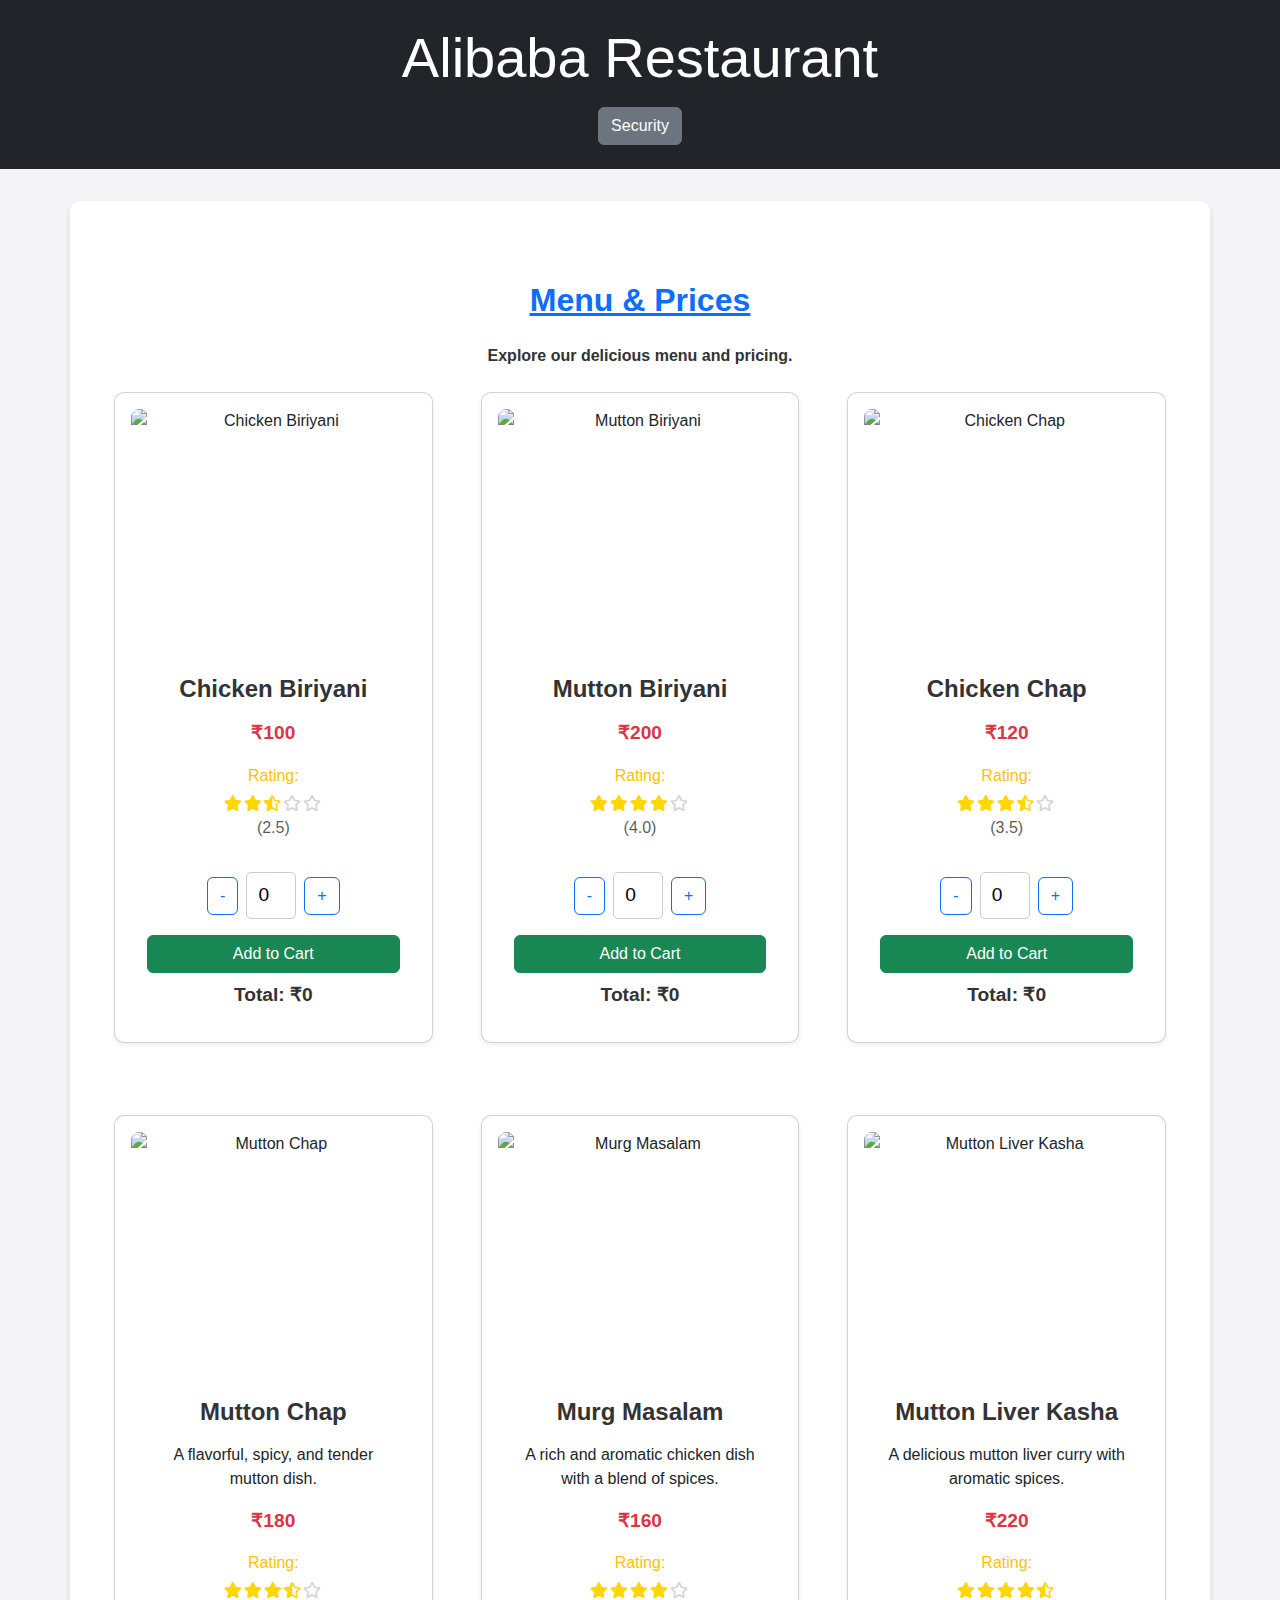
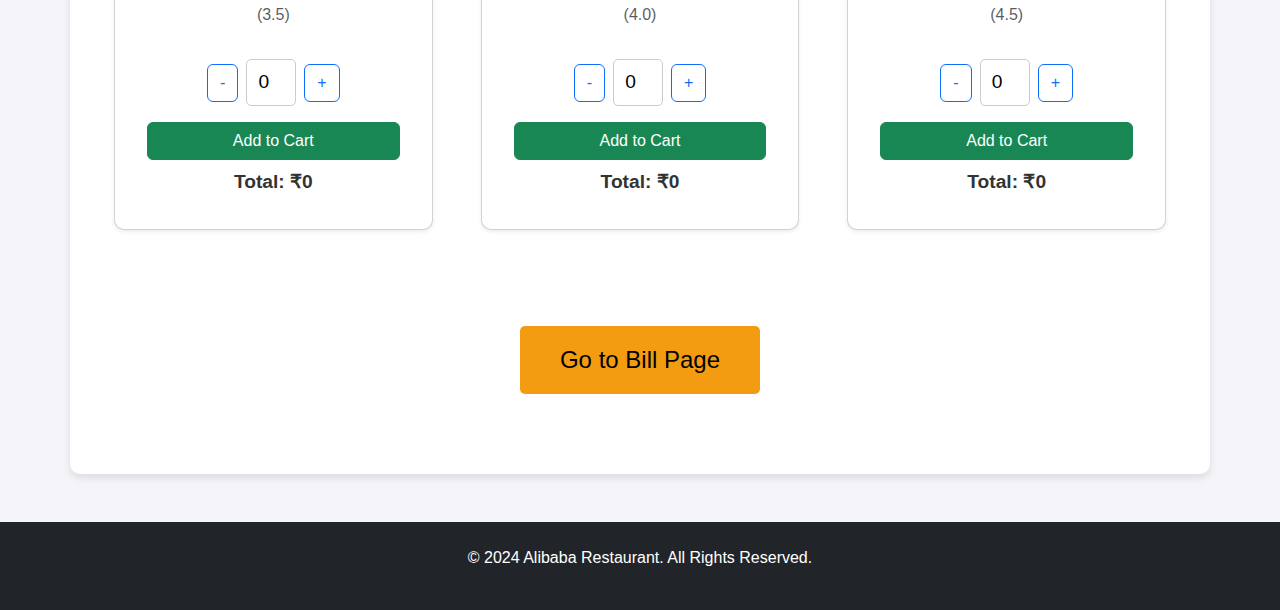
==== Price & Menu_Page.html @ beb1806c "Add files via upload" ====
<!DOCTYPE html>
<html lang="en">

<head>
    <meta charset="UTF-8">
    <meta name="viewport" content="width=device-width, initial-scale=1.0">
    <title>Price & Menu - Alibaba Restaurant</title>
    <!-- Bootstrap CSS Link -->
    <link href="https://cdn.jsdelivr.net/npm/bootstrap@5.3.0-alpha1/dist/css/bootstrap.min.css" rel="stylesheet">
    <!-- Font Awesome for Star Icons -->
    <link href="https://cdnjs.cloudflare.com/ajax/libs/font-awesome/5.15.4/css/all.min.css" rel="stylesheet"/>
    
    <!-- Custom Stylesheet -->
    <link rel="stylesheet" href="styles4.css">

  
</head>

<body>

    <!-- Header Section -->
    <header class="bg-dark text-white py-4">
        <div class="container text-center">
            <h1 class="display-4 font-weight-bold">Alibaba Restaurant</h1>
            <nav class="mt-3">
                <button class="btn btn-secondary mx-2" onclick="window.location.href='SecurityPage.html'">Security</button>
            </nav>
        </div>
    </header>

    <!-- Main Content Section -->
    <main class="container py-5">
        <section class="menu-section">
            <div class="menu-header text-center mb-4">
                <h2 class="text-primary"><u><b>Menu & Prices</b></u></h2>
                <p><b>Explore our delicious menu and pricing.</b></p>
            </div>

            <div class="row g-4">
                <!-- Menu Item 1: Chicken Biriyani -->
                <div class="col-md-4">
                    <div class="menu-item card shadow-sm p-3 text-center">
                        <img src="images/Chicken_Biriyani.jpg" alt="Chicken Biriyani" class="card-img-top rounded-3" style="height: 250px; object-fit: cover;">
                        <div class="card-body">
                            <h5 class="card-title">Chicken Biriyani</h5>
                            <p class="card-text"></p>
                            <p class="price text-danger font-weight-bold">₹100</p>
                            <div class="rating-container text-warning mb-2">
                                <p class="mb-1">Rating:</p>
                                <span id="stars1" class="rating"></span>
                                <br>
                                <span class="rating-value text-muted">(2.5)</span> <!-- Numeric rating -->
                            </div>

                            <div class="quantity-container d-flex justify-content-center align-items-center mb-3">
                                <button class="btn btn-outline-primary" onclick="decreaseQuantity(1)">-</button>
                                <input type="number" id="quantity1" value="0" min="0" max="5" class="quantity-input mx-2" onchange="updatePrice()">
                                <button class="btn btn-outline-primary" onclick="increaseQuantity(1)">+</button>
                            </div>
                            <button class="btn btn-success w-100" onclick="addToCart(1)">Add to Cart</button>
                            <span class="total-amount d-block mt-2" id="total1">Total: ₹0</span>
                        </div>
                    </div>
                </div>

                <!-- Menu Item 2: Mutton Biriyani -->
                <div class="col-md-4">
                    <div class="menu-item card shadow-sm p-3 text-center">
                        <img src="images/Mutton_Biriyani.jpg" alt="Mutton Biriyani" class="card-img-top rounded-3" style="height: 250px; object-fit: cover;">
                        <div class="card-body">
                            <h5 class="card-title">Mutton Biriyani</h5>
                            <p class="card-text"></p>
                            <p class="price text-danger font-weight-bold">₹200</p>
                            <div class="rating-container text-warning mb-2">
                                <p class="mb-1">Rating:</p>
                                <span id="stars2" class="rating"></span>
                                <br>
                                <span class="rating-value text-muted">(4.0)</span> <!-- Numeric rating -->
                            </div>
                            <div class="quantity-container d-flex justify-content-center align-items-center mb-3">
                                <button class="btn btn-outline-primary" onclick="decreaseQuantity(2)">-</button>
                                <input type="number" id="quantity2" value="0" min="0" max="5" class="quantity-input mx-2" onchange="updatePrice()">
                                <button class="btn btn-outline-primary" onclick="increaseQuantity(2)">+</button>
                            </div>
                            <button class="btn btn-success w-100" onclick="addToCart(2)">Add to Cart</button>
                            <span class="total-amount d-block mt-2" id="total2">Total: ₹0</span>
                        </div>
                    </div>
                </div>

                <!-- Menu Item 3: Chicken Chap -->
                <div class="col-md-4">
                    <div class="menu-item card shadow-sm p-3 text-center">
                        <img src="images/Chicken_Chap.jpg" alt="Chicken Chap" class="card-img-top rounded-3" style="height: 250px; object-fit: cover;">
                        <div class="card-body">
                            <h5 class="card-title">Chicken Chap</h5>
                            <p class="card-text"></p>
                            <p class="price text-danger font-weight-bold">₹120</p>
                            <div class="rating-container text-warning mb-2">
                                <p class="mb-1">Rating:</p>
                                <span id="stars3" class="rating"></span>
                                <br>
                                <span class="rating-value text-muted">(3.5)</span> <!-- Numeric rating -->
                            </div>
                            <div class="quantity-container d-flex justify-content-center align-items-center mb-3">
                                <button class="btn btn-outline-primary" onclick="decreaseQuantity(3)">-</button>
                                <input type="number" id="quantity3" value="0" min="0" max="5" class="quantity-input mx-2" onchange="updatePrice()">
                                <button class="btn btn-outline-primary" onclick="increaseQuantity(3)">+</button>
                            </div>
                            <button class="btn btn-success w-100" onclick="addToCart(3)">Add to Cart</button>
                            <span class="total-amount d-block mt-2" onclick="">Total: ₹0</span>
                        </div>
                    </div>
                </div>

                <!-- Menu Item 4: Mutton Chap -->
                <div class="col-md-4">
                    <div class="menu-item card shadow-sm p-3 text-center">
                        <img src="images/Mutton_Chap.jpg" alt="Mutton Chap" class="card-img-top rounded-3" style="height: 250px; object-fit: cover;">
                        <div class="card-body">
                            <h5 class="card-title">Mutton Chap</h5>
                            <p class="card-text">A flavorful, spicy, and tender mutton dish.</p>
                            <p class="price text-danger font-weight-bold">₹180</p>
                            <div class="rating-container text-warning mb-2">
                                <p class="mb-1">Rating:</p>
                                <span id="stars4" class="rating"></span>
                                <br>
                                <span class="rating-value text-muted">(3.5)</span> <!-- Numeric rating -->
                            </div>
                            <div class="quantity-container d-flex justify-content-center align-items-center mb-3">
                                <button class="btn btn-outline-primary" onclick="decreaseQuantity(4)">-</button>
                                <input type="number" id="quantity4" value="0" min="0" max="5" class="quantity-input mx-2" onchange="updatePrice()">
                                <button class="btn btn-outline-primary" onclick="increaseQuantity(4)">+</button>
                            </div>
                            <button class="btn btn-success w-100" onclick="addToCart(4)">Add to Cart</button>
                            <span class="total-amount d-block mt-2" id="total4">Total: ₹0</span>
                        </div>
                    </div>
                </div>

                <!-- Menu Item 5: Murg Masalam -->
                <div class="col-md-4">
                    <div class="menu-item card shadow-sm p-3 text-center">
                        <img src="images/Murg_Masala.jpg" alt="Murg Masalam" class="card-img-top rounded-3" style="height: 250px; object-fit: cover;">
                        <div class="card-body">
                            <h5 class="card-title">Murg Masalam</h5>
                            <p class="card-text">A rich and aromatic chicken dish with a blend of spices.</p>
                            <p class="price text-danger font-weight-bold">₹160</p>
                            <div class="rating-container text-warning mb-2">
                                <p class="mb-1">Rating:</p>
                                <span id="stars5" class="rating"></span>
                                <br>
                                <span class="rating-value text-muted">(4.0)</span> <!-- Numeric rating -->
                            </div>
                            <div class="quantity-container d-flex justify-content-center align-items-center mb-3">
                                <button class="btn btn-outline-primary" onclick="decreaseQuantity(5)">-</button>
                                <input type="number" id="quantity5" value="0" min="0" max="5" class="quantity-input mx-2" onchange="updatePrice()">
                                <button class="btn btn-outline-primary" onclick="increaseQuantity(5)">+</button>
                            </div>
                            <button class="btn btn-success w-100" onclick="addToCart(5)">Add to Cart</button>
                            <span class="total-amount d-block mt-2" id="total5">Total: ₹0</span>
                        </div>
                    </div>
                </div>

                <!-- Menu Item 6: Mutton Liver Kasha -->
<div class="col-md-4">
    <div class="menu-item card shadow-sm p-3 text-center">
        <img src="images/Mutton_Liver_Kasha.jpg" alt="Mutton Liver Kasha" class="card-img-top rounded-3" style="height: 250px; object-fit: cover;">
        <div class="card-body">
            <h5 class="card-title">Mutton Liver Kasha</h5>
            <p class="card-text">A delicious mutton liver curry with aromatic spices.</p>
            <p class="price text-danger font-weight-bold">₹220</p>
            <div class="rating-container text-warning mb-2">
                <p class="mb-1">Rating:</p>
                <span id="stars6" class="rating"></span>
                <br>
                <span class="rating-value text-muted">(4.5)</span> <!-- Numeric rating -->
            </div>
            <div class="quantity-container d-flex justify-content-center align-items-center mb-3">
                <button class="btn btn-outline-primary" onclick="decreaseQuantity(6)">-</button>
                <input type="number" id="quantity6" value="0" min="0" max="5" class="quantity-input mx-2" onchange="updateTotal(6)">
                <button class="btn btn-outline-primary" onclick="increaseQuantity(6)">+</button>
            </div>
            <button class="btn btn-success w-100" onclick="addToCart(6)">Add to Cart</button>
            <span class="total-amount d-block mt-2" id="total6">Total: ₹0</span>
           </div>
        </div>
    </div>

    <!-- Button to navigate to Bill Page -->
    <div class="d-flex justify-content-center mt-5">
        <button class="btn btn-warning btn-lg" onclick="goToBillPage()">Go to Bill Page</button>
    </div>
    </section>
</main>


    <!-- Footer Section -->
    <footer class="bg-dark text-white text-center py-4">
        <p>&copy; 2024 Alibaba Restaurant. All Rights Reserved.</p>
    </footer>

    <!-- Bootstrap & FontAwesome Scripts -->
    <script src="https://cdn.jsdelivr.net/npm/bootstrap@5.3.0-alpha1/dist/js/bootstrap.bundle.min.js"></script>

    <script>
        // Initialize an object to keep track of item quantities and prices
        const prices = {
            1: { name: 'Chicken Biriyani', price: 100, rating: 2.5 },
            2: { name: 'Mutton Biriyani', price: 200, rating: 4.0 },
            3: { name: 'Chicken Chap', price: 120, rating: 3.5 },
            4: { name: 'Mutton Chap', price: 180, rating: 3.5 },
            5: { name: 'Murg Masalam', price: 160, rating: 4.0 },
            6: { name: 'Mutton Liver Kasha', price: 220, rating: 4.5 }
        };

        // Function to display stars based on rating
        function displayStars(rating, id) {
            let fullStars = Math.floor(rating);
            let halfStars = Math.floor(rating % 1);
            let emptyStars = 5 - fullStars - halfStars;

            let stars = '';
            for (let i = 0; i < fullStars; i++) {
                stars += '<i class="fas fa-star"></i>';
            }
            if (halfStars) {
                stars += '<i class="fas fa-star-half-alt"></i>';
            }
            for (let i = 0; i < emptyStars; i++) {
                stars += '<i class="far fa-star"></i>';
            }
            document.getElementById(id).innerHTML = stars;
        }
        function renderStars() {
    const ratingData = [
        { id: 1, name: 'Chicken Biriyani', price: 100,rating: 2.5 },
        { id: 2, name: 'Mutton Biriyani', price: 200,rating: 4.0 },
        { id: 3, name: 'Chicken Chap', price: 120,rating: 3.5 },
        { id: 4, name: 'Mutton Chap', price: 180,rating: 3.5 },
        { id: 5, name: 'Murg Masalam', price: 160,rating: 4.0 },
        { id: 6, name: 'Mutton Liver Kasha', price: 220,rating: 4.5 }
    ];

    ratingData.forEach(item => {
        const starsContainer = document.getElementById(`stars${item.id}`);
        const fullStars = Math.floor(item.rating); // Full stars
        const halfStar = item.rating % 1 !== 0; // Check for half star
        const emptyStars = 5 - fullStars - (halfStar ? 1 : 0); // Remaining empty stars

        // Add full stars
        for (let i = 0; i < fullStars; i++) {
            starsContainer.innerHTML += '<i class="fas fa-star"></i>';
        }

        // Add half star if applicable
        if (halfStar) {
            starsContainer.innerHTML += '<i class="fas fa-star-half-alt"></i>';
        }

        // Add empty stars
        for (let i = 0; i < emptyStars; i++) {
            starsContainer.innerHTML += '<i class="far fa-star"></i>';
        }
    });
}

// Call the function after DOM is loaded
document.addEventListener("DOMContentLoaded", renderStars);

// Initialize an object to keep track of item quantities and prices
const menuItems = {
    1: { name: 'Chicken Biriyani', price: 100, quantity: 0, total: 0 },
    2: { name: 'Mutton Biriyani', price: 200, quantity: 0, total: 0 },
    3: { name: 'Chicken Chap', price: 120, quantity: 0, total: 0 },
    4: { name: 'Mutton Chap', price: 180, quantity: 0, total: 0 },
    5: { name: 'Murg Masalam', price: 160, quantity: 0, total: 0 },
    6: { name: 'Mutton Liver Kasha', price: 220, quantity: 0, total: 0 }
};

// Function to update the total price and quantity
function updateTotal(itemId) {
    const quantityInput = document.getElementById(`quantity${itemId}`);
    const totalDisplay = document.getElementById(`total${itemId}`);
    const quantity = parseInt(quantityInput.value) || 0;

    menuItems[itemId].quantity = quantity;
    menuItems[itemId].total = menuItems[itemId].price * quantity;

    totalDisplay.textContent = `Total: ₹${menuItems[itemId].total}`;
}

// Function to increase quantity
function increaseQuantity(itemId) {
    const quantityInput = document.getElementById(`quantity${itemId}`);
    if (parseInt(quantityInput.value) < 5) {
        quantityInput.value = parseInt(quantityInput.value) + 1;
        updateTotal(itemId);
    }
}

// Function to decrease quantity
function decreaseQuantity(itemId) {
    const quantityInput = document.getElementById(`quantity${itemId}`);
    if (parseInt(quantityInput.value) > 0) {
        quantityInput.value = parseInt(quantityInput.value) - 1;
        updateTotal(itemId);
    }
}

// Function to add an item to the cart
function addToCart(itemId) {
    const item = menuItems[itemId];
    const quantityInput = document.getElementById(`quantity${itemId}`);
    const itemQuantity = parseInt(quantityInput.value);

    if (itemQuantity > 0) {
        const cart = JSON.parse(localStorage.getItem('cart')) || [];
        const existingItem = cart.find(cartItem => cartItem.itemId === itemId);

        if (existingItem) {
            // Update quantity if item already exists in cart
            existingItem.itemQuantity += itemQuantity;
        } else {
            // Add new item to cart
            cart.push({
                itemId: itemId,
                itemName: item.name,
                itemPrice: item.price,
                itemQuantity: itemQuantity
            });
        }

        localStorage.setItem('cart', JSON.stringify(cart));

        // Show an alert with item details
        alert(`${itemQuantity} x ${item.name} added to cart!`);

        // Redirect to the cart page
        window.location.href = 'CartPage.html';
    } else {
        alert('Please select a valid quantity.');
    }
}

// Attach event listeners for quantity changes dynamically
document.addEventListener('DOMContentLoaded', () => {
    for (let itemId in menuItems) {
        document
            .getElementById(`quantity${itemId}`)
            .addEventListener('change', () => updateTotal(itemId));
    }
});
// Function to navigate to Bill Page
function goToBillPage() {
    // Calculate total amount and GST
    let totalAmount = 0;
    let gstAmount = 0;

    Object.values(menuItems).forEach(item => {
        totalAmount += item.total;
    });

    // Apply 18% GST
    gstAmount = totalAmount * 0.18; 

    // Prepare the final bill data object
    const billData = {
        totalAmount: totalAmount,
        gstAmount: gstAmount,
        finalAmount: totalAmount + gstAmount
    };

    // Store the bill data in localStorage
    localStorage.setItem('billData', JSON.stringify(billData));

    // Redirect to the Bill Page
    window.location.href = 'BillPage.html'; // Navigate to Bill Page
}


</script>
</body>

</html>
---- styles4.css ----
/* General Styling */
body {
    font-family: 'Arial', sans-serif;
    background-color: #f4f4f9;
    margin: 0;
    padding: 0;
    color: #333;
}

header {
    background-color: #343a40;
    color: white;
    padding: 1.5rem 0;
    position: sticky;
    top: 0;
    z-index: 100;
}

header h1 {
    font-size: 2.5rem;
    margin: 0;
    font-weight: bold;
}

header nav button {
    font-size: 1rem;
    padding: 0.5rem 1rem;
    background-color: #6c757d;
    border: none;
    border-radius: 0.25rem;
    color: white;
    transition: background-color 0.3s;
}

header nav button:hover {
    background-color: #495057;
}

footer {
    background-color: #343a40;
    color: white;
    padding: 1rem;
    position: relative;
    text-align: center;
}

/* Main Section */
main {
    padding: 2rem;
    max-width: 1200px;
    margin: 0 auto;
    background-color: white;
    border-radius: 10px;
    box-shadow: 0 4px 8px rgba(0, 0, 0, 0.1);
    margin-top: 2rem;
}

h2 {
    text-align: center;
    color: #007bff;
    font-weight: bold;
    text-decoration: underline;
    margin-bottom: 1.5rem;
}

.menu-section {
    padding: 2rem;
}

.row.g-4 {
    display: flex;
    flex-wrap: wrap;
    gap: 1.5rem;
}

.col-md-4 {
    flex: 1 1 calc(33.33% - 1.5rem);
    margin-bottom: 1.5rem;
}

/* Menu Card Styling */
.menu-item {
    background-color: white;
    box-shadow: 0 4px 8px rgba(0, 0, 0, 0.1);
    border-radius: 10px;
    overflow: hidden;
    transition: transform 0.3s ease, box-shadow 0.3s ease;
}

.menu-item:hover {
    transform: translateY(-10px);
    box-shadow: 0 8px 16px rgba(0, 0, 0, 0.2);
}

.card-body {
    padding: 1rem;
}

.card-title {
    font-size: 1.5rem;
    font-weight: bold;
    color: #333;
    margin-bottom: 1rem;
}

.price {
    font-size: 1.2rem;
    color: #e74c3c;
    font-weight: bold;
    margin-bottom: 1rem;
}

.rating-container {
    text-align: center;
    margin-bottom: 1.5rem;
}

.rating .fas.fa-star,
.rating .fas.fa-star-half-alt {
    color: gold;
    margin-right: 2px;
}

.rating .far.fa-star {
    color: lightgray;
    margin-right: 2px;
}

.quantity-container {
    display: flex;
    justify-content: center;
    align-items: center;
    margin-bottom: 1rem;
}

.quantity-input {
    width: 50px;
    text-align: center;
    font-size: 1.2rem;
    border: 1px solid #ccc;
    padding: 0.5rem;
    border-radius: 5px;
}

.quantity-input:focus {
    outline: none;
    border-color: #007bff;
}

button {
    background-color: #28a745;
    color: white;
    border: none;
    padding: 0.75rem 2rem;
    font-size: 1.2rem;
    border-radius: 5px;
    cursor: pointer;
    transition: background-color 0.3s ease, transform 0.3s ease;
}

button:hover {
    background-color: #218838;
    transform: translateY(-3px);
}

/* Total Amount Display */
.total-amount {
    font-size: 1.2rem;
    font-weight: bold;
    color: #333;
    margin-top: 1rem;
}

/* Cart Button Styling */
.d-flex.justify-content-center {
    margin-top: 2rem;
}

.btn-warning {
    font-size: 1.5rem;
    padding: 1rem 2.5rem;
    border-radius: 5px;
    background-color: #f39c12;
    border: none;
}

.btn-warning:hover {
    background-color: #e67e22;
}

/* Footer */
footer {
    background-color: #343a40;
    color: white;
    padding: 1rem;
    position: relative;
    text-align: center;
    margin-top: 3rem;
}

/* Responsive Design */
@media (max-width: 1024px) {
    .col-md-4 {
        flex: 1 1 calc(50% - 1rem);
    }
}

@media (max-width: 768px) {
    main {
        padding: 1rem;
    }

    h2 {
        font-size: 1.8rem;
    }

    .col-md-4 {
        flex: 1 1 100%;
    }

    .quantity-container {
        flex-direction: column;
        align-items: flex-start;
    }

    .quantity-input {
        width: 70px;
        margin: 0.5rem 0;
    }

    button {
        width: 100%;
    }

    .menu-item .card-body {
        padding: 1rem;
    }

    .menu-item {
        flex: 1 1 100%;
    }
}

@media (max-width: 480px) {
    header h1 {
        font-size: 2rem;
    }

    .price {
        font-size: 1rem;
    }

    .rating-container p {
        font-size: 0.9rem;
    }

    .card-title {
        font-size: 1.25rem;
    }

    .menu-item {
        margin-bottom: 1rem;
    }

    .menu-item img {
        height: 200px;
        object-fit: cover;
    }

    .total-amount {
        font-size: 1rem;
    }

    .btn-warning {
        font-size: 1.2rem;
        padding: 0.75rem 2rem;
    }
}
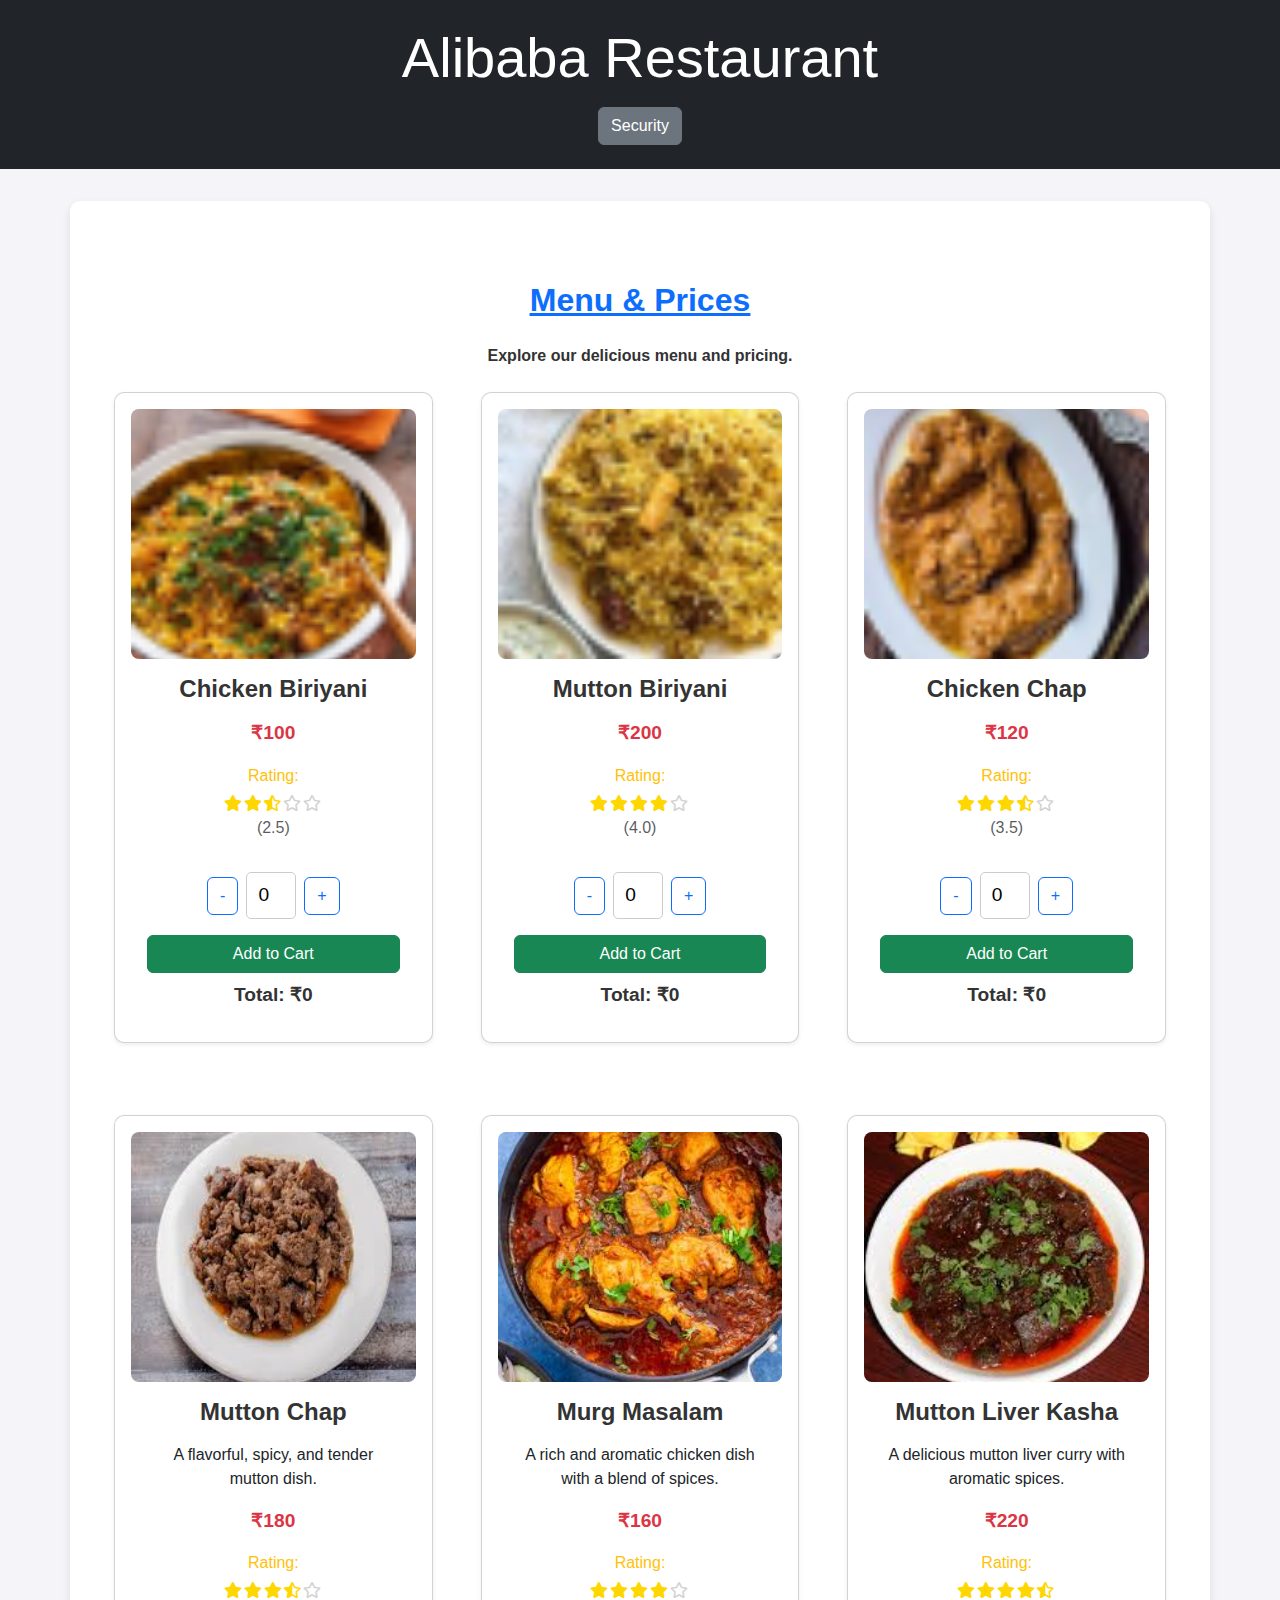
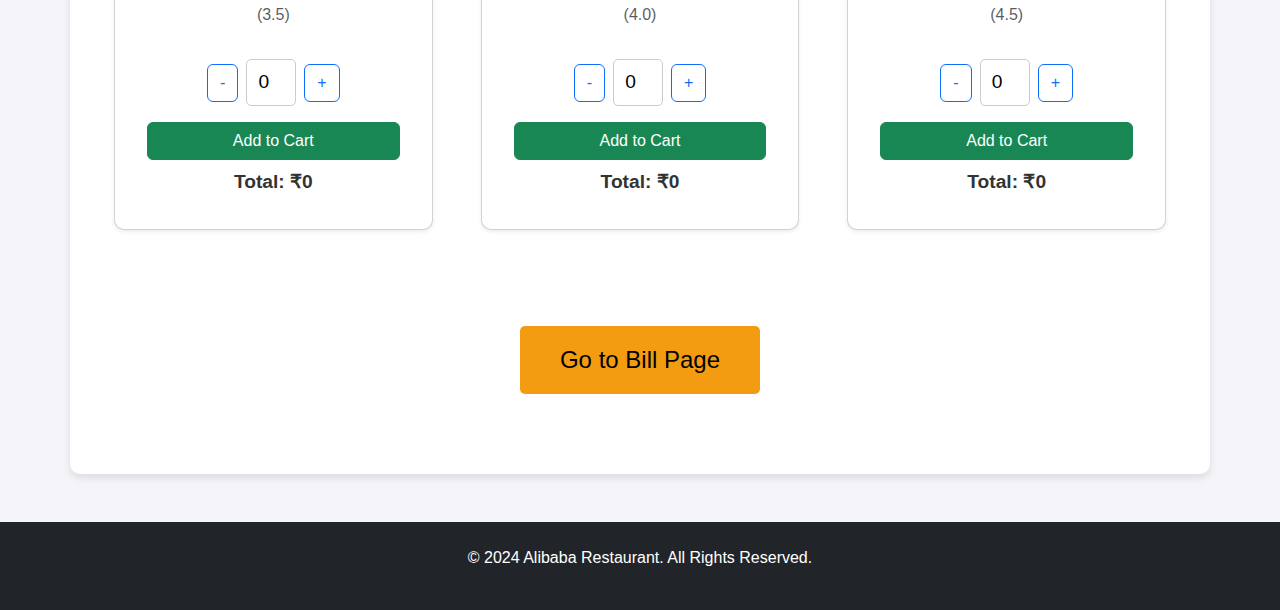
==== commit 7830e8ef: "Update Price & Menu_Page.html" ====
--- a/Price & Menu_Page.html
+++ b/Price & Menu_Page.html
@@ -40,7 +40,7 @@
                 <!-- Menu Item 1: Chicken Biriyani -->
                 <div class="col-md-4">
                     <div class="menu-item card shadow-sm p-3 text-center">
-                        <img src="images/Chicken_Biriyani.jpg" alt="Chicken Biriyani" class="card-img-top rounded-3" style="height: 250px; object-fit: cover;">
+                        <img src="Chicken_Biriyani.jpg" alt="Chicken Biriyani" class="card-img-top rounded-3" style="height: 250px; object-fit: cover;">
                         <div class="card-body">
                             <h5 class="card-title">Chicken Biriyani</h5>
                             <p class="card-text"></p>
@@ -66,7 +66,7 @@
                 <!-- Menu Item 2: Mutton Biriyani -->
                 <div class="col-md-4">
                     <div class="menu-item card shadow-sm p-3 text-center">
-                        <img src="images/Mutton_Biriyani.jpg" alt="Mutton Biriyani" class="card-img-top rounded-3" style="height: 250px; object-fit: cover;">
+                        <img src="Mutton_Biriyani.jpg" alt="Mutton Biriyani" class="card-img-top rounded-3" style="height: 250px; object-fit: cover;">
                         <div class="card-body">
                             <h5 class="card-title">Mutton Biriyani</h5>
                             <p class="card-text"></p>
@@ -91,7 +91,7 @@
                 <!-- Menu Item 3: Chicken Chap -->
                 <div class="col-md-4">
                     <div class="menu-item card shadow-sm p-3 text-center">
-                        <img src="images/Chicken_Chap.jpg" alt="Chicken Chap" class="card-img-top rounded-3" style="height: 250px; object-fit: cover;">
+                        <img src="Chicken_Chap.jpg" alt="Chicken Chap" class="card-img-top rounded-3" style="height: 250px; object-fit: cover;">
                         <div class="card-body">
                             <h5 class="card-title">Chicken Chap</h5>
                             <p class="card-text"></p>
@@ -116,7 +116,7 @@
                 <!-- Menu Item 4: Mutton Chap -->
                 <div class="col-md-4">
                     <div class="menu-item card shadow-sm p-3 text-center">
-                        <img src="images/Mutton_Chap.jpg" alt="Mutton Chap" class="card-img-top rounded-3" style="height: 250px; object-fit: cover;">
+                        <img src="Mutton_Chap.jpg" alt="Mutton Chap" class="card-img-top rounded-3" style="height: 250px; object-fit: cover;">
                         <div class="card-body">
                             <h5 class="card-title">Mutton Chap</h5>
                             <p class="card-text">A flavorful, spicy, and tender mutton dish.</p>
@@ -141,7 +141,7 @@
                 <!-- Menu Item 5: Murg Masalam -->
                 <div class="col-md-4">
                     <div class="menu-item card shadow-sm p-3 text-center">
-                        <img src="images/Murg_Masala.jpg" alt="Murg Masalam" class="card-img-top rounded-3" style="height: 250px; object-fit: cover;">
+                        <img src="Murg_Masala.jpg" alt="Murg Masalam" class="card-img-top rounded-3" style="height: 250px; object-fit: cover;">
                         <div class="card-body">
                             <h5 class="card-title">Murg Masalam</h5>
                             <p class="card-text">A rich and aromatic chicken dish with a blend of spices.</p>
@@ -164,33 +164,33 @@
                 </div>
 
                 <!-- Menu Item 6: Mutton Liver Kasha -->
-<div class="col-md-4">
-    <div class="menu-item card shadow-sm p-3 text-center">
-        <img src="images/Mutton_Liver_Kasha.jpg" alt="Mutton Liver Kasha" class="card-img-top rounded-3" style="height: 250px; object-fit: cover;">
-        <div class="card-body">
-            <h5 class="card-title">Mutton Liver Kasha</h5>
-            <p class="card-text">A delicious mutton liver curry with aromatic spices.</p>
-            <p class="price text-danger font-weight-bold">₹220</p>
-            <div class="rating-container text-warning mb-2">
-                <p class="mb-1">Rating:</p>
-                <span id="stars6" class="rating"></span>
-                <br>
-                <span class="rating-value text-muted">(4.5)</span> <!-- Numeric rating -->
-            </div>
-            <div class="quantity-container d-flex justify-content-center align-items-center mb-3">
-                <button class="btn btn-outline-primary" onclick="decreaseQuantity(6)">-</button>
-                <input type="number" id="quantity6" value="0" min="0" max="5" class="quantity-input mx-2" onchange="updateTotal(6)">
-                <button class="btn btn-outline-primary" onclick="increaseQuantity(6)">+</button>
-            </div>
-            <button class="btn btn-success w-100" onclick="addToCart(6)">Add to Cart</button>
-            <span class="total-amount d-block mt-2" id="total6">Total: ₹0</span>
+                <div class="col-md-4">
+                     <div class="menu-item card shadow-sm p-3 text-center">
+                     <img src="Mutton_Liver_Kasha.jpg" alt="Mutton Liver Kasha" class="card-img-top rounded-3" style="height: 250px; object-fit: cover;">
+                    <div class="card-body">
+                              <h5 class="card-title">Mutton Liver Kasha</h5>
+                              <p class="card-text">A delicious mutton liver curry with aromatic spices.</p>
+                              <p class="price text-danger font-weight-bold">₹220</p>
+                              <div class="rating-container text-warning mb-2">
+                              <p class="mb-1">Rating:</p>
+                              <span id="stars6" class="rating"></span>
+                    <br>
+                    <span class="rating-value text-muted">(4.5)</span> <!-- Numeric rating -->
+                    </div>
+               <div class="quantity-container d-flex justify-content-center align-items-center mb-3">
+                   <button class="btn btn-outline-primary" onclick="decreaseQuantity(6)">-</button>
+                   <input type="number" id="quantity6" value="0" min="0" max="5" class="quantity-input mx-2" onchange="updateTotal(6)">
+                   <button class="btn btn-outline-primary" onclick="increaseQuantity(6)">+</button>
+               </div>
+               <button class="btn btn-success w-100" onclick="addToCart(6)">Add to Cart</button>
+                   <span class="total-amount d-block mt-2" id="total6">Total: ₹0</span>
            </div>
         </div>
     </div>
 
     <!-- Button to navigate to Bill Page -->
-    <div class="d-flex justify-content-center mt-5">
-        <button class="btn btn-warning btn-lg" onclick="goToBillPage()">Go to Bill Page</button>
+              <div class="d-flex justify-content-center mt-5">
+              <button class="btn btn-warning btn-lg" onclick="goToBillPage()">Go to Bill Page</button>
     </div>
     </section>
 </main>
@@ -383,4 +383,4 @@
 </script>
 </body>
 
-</html>+</html>
